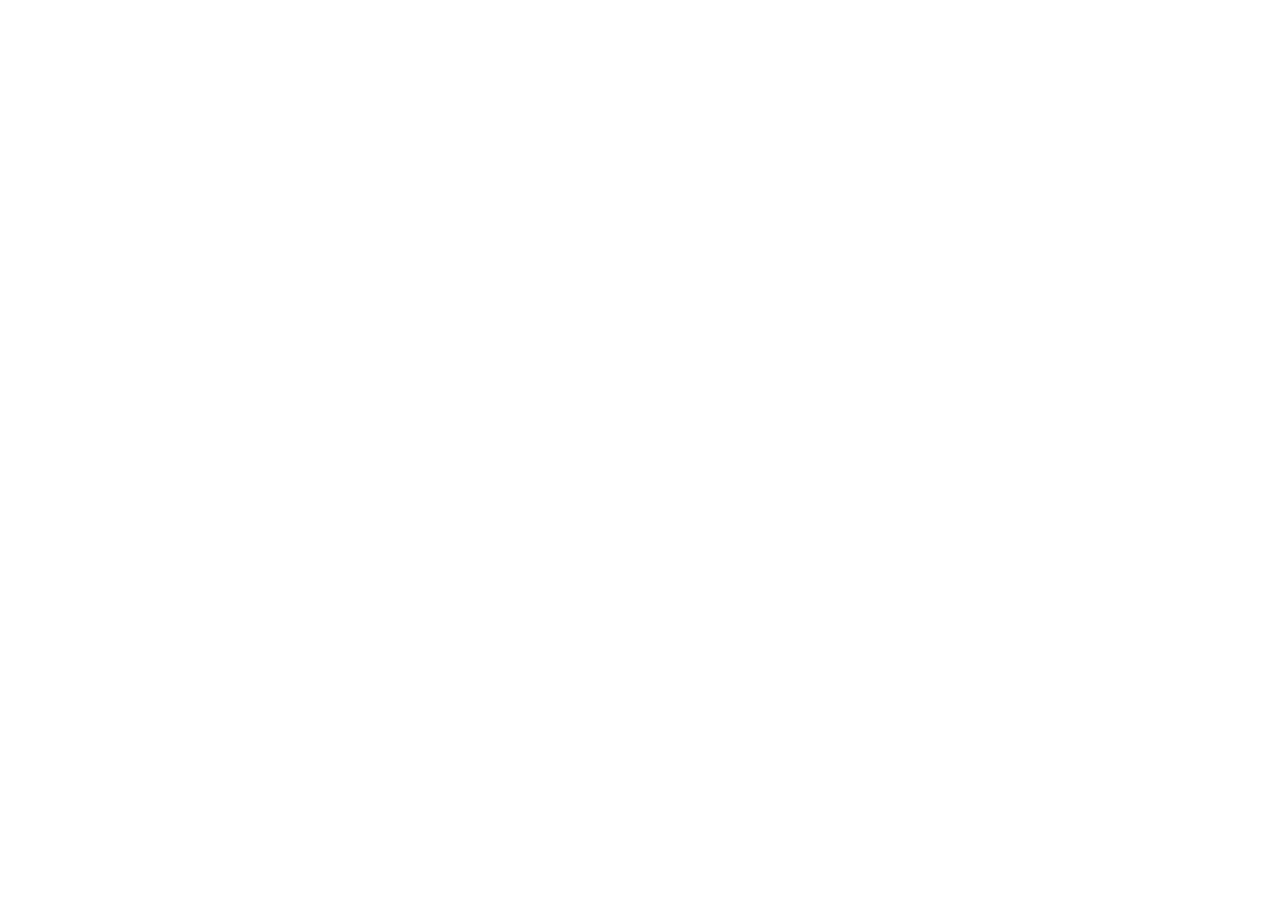
==== index.html @ 399af866 "feat: initialize freelance designer job board project Setup the base React project structure with Vi" ====
<!doctype html>
<html lang="en">
  <head>
    <meta charset="UTF-8" />
    <meta name="viewport" content="width=device-width, initial-scale=1.0" />
    <title>Dakarlaton — Connecting Ambition with Opportunity</title>
    <meta name="description" content="Dakarlaton is where careers take off and great companies find freelance designers and talent to grow." />
    <link rel="preconnect" href="https://fonts.googleapis.com">
    <link rel="preconnect" href="https://fonts.gstatic.com" crossorigin>
    <link href="https://fonts.googleapis.com/css2?family=Plus+Jakarta+Sans:wght@300;400;500;600;700;800&family=Lora:ital,wght@0,500;0,600;0,700;1,400&display=swap" rel="stylesheet">
    <meta property="og:title" content="Dakarlaton — Connecting Ambition with Opportunity" />
    <meta property="og:description" content="Dakarlaton is where careers take off and great companies find freelance designers and talent to grow." />
    <meta property="og:type" content="website" />
    <meta name="twitter:card" content="summary_large_image" />
  </head>
  <body class="bg-[#FAF8F5] text-[#1C1917] antialiased">
    <div id="root"></div>
    <script type="module" src="/src/main.tsx"></script>
  </body>
</html>
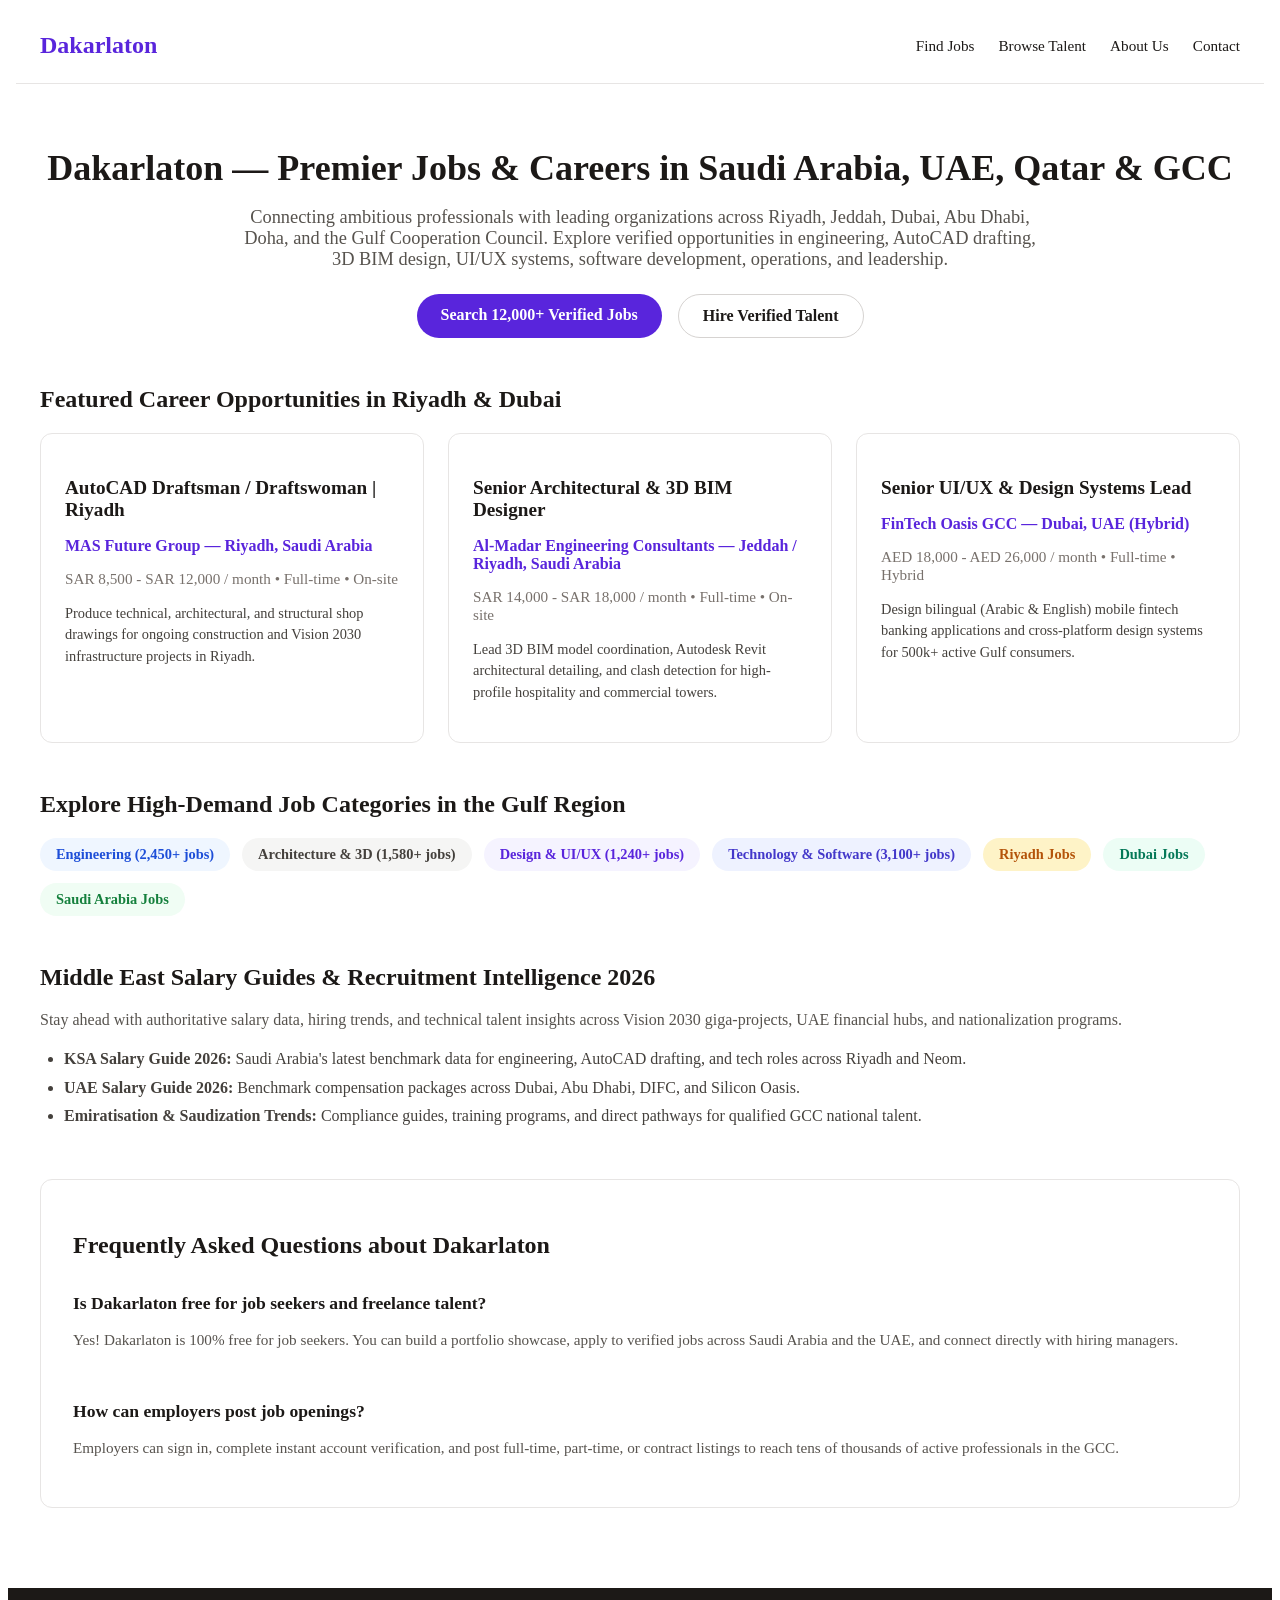
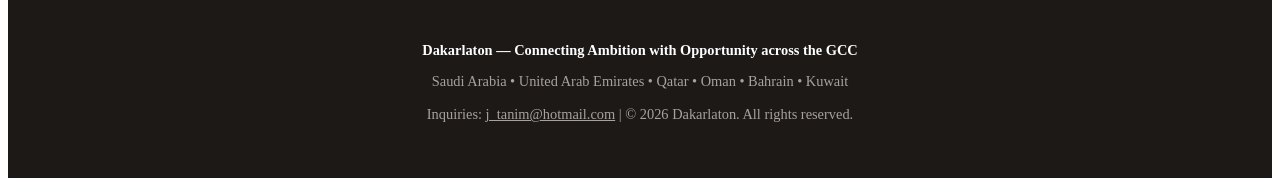
==== commit f1ee7897: "feat(seo): enhance SEO and routing capabilities - Implement SEOHead component for dynamic meta tags " ====
--- a/index.html
+++ b/index.html
@@ -3,19 +3,407 @@
   <head>
     <meta charset="UTF-8" />
     <meta name="viewport" content="width=device-width, initial-scale=1.0" />
-    <title>Dakarlaton — Connecting Ambition with Opportunity</title>
-    <meta name="description" content="Dakarlaton is where careers take off and great companies find freelance designers and talent to grow." />
+    
+    <!-- Fetch compatibility fix -->
+    <script>
+      (function() {
+        try {
+          var originalFetch = window.fetch ? window.fetch.bind(window) : undefined;
+          var currentFetch = originalFetch;
+          Object.defineProperty(window, 'fetch', {
+            get: function() {
+              return currentFetch || (window.fetch ? window.fetch.bind(window) : undefined);
+            },
+            set: function(newFetch) {
+              currentFetch = newFetch;
+            },
+            configurable: true,
+            enumerable: true
+          });
+        } catch (e) {
+          // Ignore if locked
+        }
+      })();
+    </script>
+
+    <!-- Single Page Apps for GitHub Pages SPA Path Restorer -->
+    <script type="text/javascript">
+      (function(l) {
+        if (l.search[1] === '/' ) {
+          var decoded = l.search.slice(1).split('&').map(function(s) { 
+            return s.replace(/~and~/g, '&');
+          }).join('?');
+          window.history.replaceState(null, null,
+            l.pathname.slice(0, -1) + decoded + l.hash
+          );
+        }
+      }(window.location));
+    </script>
+
+    <!-- Primary SEO Meta Tags -->
+    <title>Dakarlaton — Premier Jobs & Careers in Saudi Arabia, UAE, Qatar & GCC</title>
+    <meta name="title" content="Dakarlaton — Premier Jobs & Careers in Saudi Arabia, UAE, Qatar & GCC" />
+    <meta name="description" content="Discover premier career opportunities and verified talent across Saudi Arabia, UAE, Qatar, Oman, Bahrain & Kuwait. Explore jobs in engineering, AutoCAD, BIM, technology, design, and leadership." />
+    <meta name="keywords" content="jobs in saudi arabia, jobs in riyadh, jobs in jeddah, jobs in dubai, jobs in uae, qatar jobs, oman jobs, bahrain jobs, kuwait jobs, gcc jobs portal, autocad draftsman riyadh, bim designer saudi, ui ux designer dubai, career opportunities middle east, dakarlaton jobs, وظائف في السعودية, وظائف الرياض, وظائف دبي, وظائف قطر, وظائف هندسية, وظائف تصميم, منصة توظيف دكارلاتون" />
+    <meta name="author" content="Dakarlaton" />
+    <meta name="application-name" content="Dakarlaton" />
+    <meta name="theme-color" content="#5925DC" />
+    <meta name="apple-mobile-web-app-title" content="Dakarlaton" />
+    <meta name="apple-mobile-web-app-capable" content="yes" />
+    <meta name="apple-mobile-web-app-status-bar-style" content="default" />
+    <meta name="robots" content="index, follow, max-image-preview:large, max-snippet:-1, max-video-preview:-1" />
+    
+    <!-- Canonical and Alternate Languages -->
+    <link rel="canonical" href="https://dakarlaton.com/" />
+    <link rel="alternate" hreflang="en" href="https://dakarlaton.com/" />
+    <link rel="alternate" hreflang="ar" href="https://dakarlaton.com/" />
+    <link rel="alternate" hreflang="x-default" href="https://dakarlaton.com/" />
+
+    <!-- Geo & Regional Meta Tags for GCC Ranking -->
+    <meta name="geo.region" content="SA;AE;QA;OM;BH;KW" />
+    <meta name="geo.placename" content="Riyadh, Dubai, Doha, Muscat, Manama, Kuwait City" />
+    <meta name="geo.position" content="24.7136;46.6753" />
+    <meta name="ICBM" content="24.7136, 46.6753" />
+
+    <!-- Open Graph / Facebook -->
+    <meta property="og:type" content="website" />
+    <meta property="og:url" content="https://dakarlaton.com/" />
+    <meta property="og:title" content="Dakarlaton — Premier Jobs & Careers in Saudi Arabia, UAE & the GCC" />
+    <meta property="og:description" content="Discover premier career opportunities and verified talent across Saudi Arabia, UAE, Qatar, Oman, Bahrain & Kuwait. Connect with leading organizations across engineering, architecture, design, and tech." />
+    <meta property="og:site_name" content="Dakarlaton" />
+    <meta property="og:locale" content="en_US" />
+    <meta property="og:image" content="https://images.unsplash.com/photo-1522202176988-66273c2fd55f?w=1200&auto=format&fit=crop&q=80" />
+    <meta property="og:image:width" content="1200" />
+    <meta property="og:image:height" content="630" />
+    <meta property="og:image:alt" content="Dakarlaton Jobs Platform in Saudi Arabia and UAE" />
+
+    <!-- Twitter / X -->
+    <meta name="twitter:card" content="summary_large_image" />
+    <meta name="twitter:site" content="@dakarlaton" />
+    <meta name="twitter:creator" content="@dakarlaton" />
+    <meta name="twitter:url" content="https://dakarlaton.com/" />
+    <meta name="twitter:title" content="Dakarlaton — Best Jobs in Saudi Arabia, UAE, Qatar, Oman & GCC" />
+    <meta name="twitter:description" content="Explore verified careers and top talent across Saudi Arabia, UAE, Qatar, Oman, and Bahrain on Dakarlaton." />
+    <meta name="twitter:image" content="https://images.unsplash.com/photo-1522202176988-66273c2fd55f?w=1200&auto=format&fit=crop&q=80" />
+
+    <!-- Fonts -->
     <link rel="preconnect" href="https://fonts.googleapis.com">
     <link rel="preconnect" href="https://fonts.gstatic.com" crossorigin>
     <link href="https://fonts.googleapis.com/css2?family=Plus+Jakarta+Sans:wght@300;400;500;600;700;800&family=Lora:ital,wght@0,500;0,600;0,700;1,400&display=swap" rel="stylesheet">
-    <meta property="og:title" content="Dakarlaton — Connecting Ambition with Opportunity" />
-    <meta property="og:description" content="Dakarlaton is where careers take off and great companies find freelance designers and talent to grow." />
-    <meta property="og:type" content="website" />
-    <meta name="twitter:card" content="summary_large_image" />
+
+    <!-- Schema.org Structured Data (JSON-LD) -->
+    <script type="application/ld+json">
+    {
+      "@context": "https://schema.org",
+      "@graph": [
+        {
+          "@type": "WebSite",
+          "@id": "https://dakarlaton.com/#website",
+          "url": "https://dakarlaton.com/",
+          "name": "Dakarlaton",
+          "description": "Connecting Ambition with Opportunity across Saudi Arabia, UAE, Qatar, Oman, Bahrain and the GCC.",
+          "potentialAction": {
+            "@type": "SearchAction",
+            "target": "https://dakarlaton.com/jobs?q={search_term_string}",
+            "query-input": "required name=search_term_string"
+          }
+        },
+        {
+          "@type": "EmploymentAgency",
+          "@id": "https://dakarlaton.com/#organization",
+          "name": "Dakarlaton",
+          "url": "https://dakarlaton.com/",
+          "logo": "https://images.unsplash.com/photo-1522202176988-66273c2fd55f?w=1200&auto=format&fit=crop&q=80",
+          "image": "https://images.unsplash.com/photo-1522202176988-66273c2fd55f?w=1200&auto=format&fit=crop&q=80",
+          "description": "Premier recruitment and talent marketplace connecting exceptional professionals with top organizations across the GCC region.",
+          "contactPoint": {
+            "@type": "ContactPoint",
+            "email": "j_tanim@hotmail.com",
+            "contactType": "customer service",
+            "areaServed": ["SA", "AE", "QA", "OM", "BH", "KW"],
+            "availableLanguage": ["English", "Arabic"]
+          }
+        },
+        {
+          "@type": "JobPosting",
+          "@id": "https://dakarlaton.com/jobs?id=job-autocad-riyadh",
+          "title": "AutoCAD Draftsman / Draftswoman | Riyadh",
+          "description": "MAS Future Group is looking for a skilled AutoCAD Draftsman/Draftswoman based in Riyadh to produce technical, architectural, and structural shop drawings for ongoing construction and infrastructure projects across Saudi Arabia.",
+          "datePosted": "2026-08-20",
+          "validThrough": "2026-12-31T23:59:59Z",
+          "employmentType": "FULL_TIME",
+          "hiringOrganization": {
+            "@type": "Organization",
+            "name": "MAS Future Group",
+            "sameAs": "https://dakarlaton.com",
+            "logo": "https://images.unsplash.com/photo-1541888946425-d0fbb186156a?w=150&auto=format&fit=crop&q=80"
+          },
+          "jobLocation": {
+            "@type": "Place",
+            "address": {
+              "@type": "PostalAddress",
+              "addressLocality": "Riyadh",
+              "addressRegion": "Riyadh Province",
+              "addressCountry": "SA"
+            }
+          },
+          "baseSalary": {
+            "@type": "MonetaryAmount",
+            "currency": "SAR",
+            "value": {
+              "@type": "QuantitativeValue",
+              "minValue": 8500,
+              "maxValue": 12000,
+              "unitText": "MONTH"
+            }
+          }
+        },
+        {
+          "@type": "JobPosting",
+          "@id": "https://dakarlaton.com/jobs?id=job-gcc-architectural-bim",
+          "title": "Senior Architectural & 3D BIM Designer",
+          "description": "Lead 3D BIM model coordination, Revit architectural detailing, and clash detection for high-profile hospitality and commercial towers in Western KSA.",
+          "datePosted": "2026-08-20",
+          "validThrough": "2026-12-31T23:59:59Z",
+          "employmentType": "FULL_TIME",
+          "hiringOrganization": {
+            "@type": "Organization",
+            "name": "Al-Madar Engineering Consultants",
+            "sameAs": "https://dakarlaton.com",
+            "logo": "https://images.unsplash.com/photo-1503387762-592deb58ef4e?w=150&auto=format&fit=crop&q=80"
+          },
+          "jobLocation": {
+            "@type": "Place",
+            "address": {
+              "@type": "PostalAddress",
+              "addressLocality": "Jeddah",
+              "addressRegion": "Makkah Province",
+              "addressCountry": "SA"
+            }
+          },
+          "baseSalary": {
+            "@type": "MonetaryAmount",
+            "currency": "SAR",
+            "value": {
+              "@type": "QuantitativeValue",
+              "minValue": 14000,
+              "maxValue": 18000,
+              "unitText": "MONTH"
+            }
+          }
+        },
+        {
+          "@type": "JobPosting",
+          "@id": "https://dakarlaton.com/jobs?id=job-gcc-uiux-dubai",
+          "title": "Senior UI/UX & Design Systems Lead",
+          "description": "Design bilingual (Arabic & English) mobile fintech banking applications and cross-platform design systems for 500k+ active Gulf consumers.",
+          "datePosted": "2026-08-20",
+          "validThrough": "2026-12-31T23:59:59Z",
+          "employmentType": "FULL_TIME",
+          "hiringOrganization": {
+            "@type": "Organization",
+            "name": "FinTech Oasis GCC",
+            "sameAs": "https://dakarlaton.com",
+            "logo": "https://images.unsplash.com/photo-1551836022-d5d88e9218df?w=150&auto=format&fit=crop&q=80"
+          },
+          "jobLocation": {
+            "@type": "Place",
+            "address": {
+              "@type": "PostalAddress",
+              "addressLocality": "Dubai",
+              "addressRegion": "Dubai",
+              "addressCountry": "AE"
+            }
+          },
+          "baseSalary": {
+            "@type": "MonetaryAmount",
+            "currency": "AED",
+            "value": {
+              "@type": "QuantitativeValue",
+              "minValue": 18000,
+              "maxValue": 26000,
+              "unitText": "MONTH"
+            }
+          }
+        },
+        {
+          "@type": "FAQPage",
+          "@id": "https://dakarlaton.com/#faq",
+          "mainEntity": [
+            {
+              "@type": "Question",
+              "name": "Is Dakarlaton free for job seekers and freelance designers?",
+              "acceptedAnswer": {
+                "@type": "Answer",
+                "text": "Yes! Dakarlaton is 100% free for job seekers and freelance designers. You can build your rich portfolio showcase, display case studies, apply to verified jobs, and receive direct inquiries from employers with zero commission taken from your earnings."
+              }
+            },
+            {
+              "@type": "Question",
+              "name": "How do I post a job as an employer on Dakarlaton?",
+              "acceptedAnswer": {
+                "@type": "Answer",
+                "text": "Click the Post a Job button in the top navigation bar. Once you create a secure employer account and complete email verification, fill in your role details, compensation range, and candidate expectations. Your listing will go live immediately on the job board."
+              }
+            },
+            {
+              "@type": "Question",
+              "name": "How does the email verification and security system work?",
+              "acceptedAnswer": {
+                "@type": "Answer",
+                "text": "To protect our community against spam and fraudulent postings, all new accounts receive an instant email verification code upon signup. Verified accounts receive a verified security badge, priority placement in designer searches, and full access to post jobs and submit direct proposals."
+              }
+            },
+            {
+              "@type": "Question",
+              "name": "How long does it take to hear back after applying to a job in Saudi Arabia or UAE?",
+              "acceptedAnswer": {
+                "@type": "Answer",
+                "text": "Most employers review applications within 2 to 5 business days. When you submit your portfolio through Dakarlaton, the employer receives your rich case study preview and direct contact links immediately."
+              }
+            },
+            {
+              "@type": "Question",
+              "name": "Can I edit or remove my job listing after posting?",
+              "acceptedAnswer": {
+                "@type": "Answer",
+                "text": "Yes, as the job author or an authorized employer, you have full access from your account dashboard to edit the job details, mark the role as filled, or remove the listing at any time."
+              }
+            }
+          ]
+        }
+      ]
+    }
+    </script>
   </head>
   <body class="bg-[#FAF8F5] text-[#1C1917] antialiased">
-    <div id="root"></div>
+    <!-- Prerendered Semantic SEO Content (visible to bots and crawler scrapers prior to React hydration) -->
+    <div id="root">
+      <header style="padding: 1.5rem; border-bottom: 1px solid #E7E5E4; max-width: 1200px; margin: 0 auto; display: flex; justify-content: space-between; align-items: center;">
+        <div style="font-size: 1.5rem; font-weight: 700; color: #5925DC;">Dakarlaton</div>
+        <nav style="display: flex; gap: 1.5rem; font-size: 0.95rem; font-weight: 500;">
+          <a href="/jobs" style="color: #1C1917; text-decoration: none;">Find Jobs</a>
+          <a href="/designers" style="color: #1C1917; text-decoration: none;">Browse Talent</a>
+          <a href="/about" style="color: #1C1917; text-decoration: none;">About Us</a>
+          <a href="/contact" style="color: #1C1917; text-decoration: none;">Contact</a>
+        </nav>
+      </header>
+
+      <main style="max-width: 1200px; margin: 0 auto; padding: 2rem 1.5rem;">
+        <section style="text-align: center; margin-bottom: 3rem;">
+          <h1 style="font-size: 2.25rem; font-weight: 800; color: #1C1917; line-height: 1.25; margin-bottom: 1rem;">
+            Dakarlaton — Premier Jobs & Careers in Saudi Arabia, UAE, Qatar & GCC
+          </h1>
+          <p style="font-size: 1.15rem; color: #57534E; max-width: 800px; margin: 0 auto 1.5rem;">
+            Connecting ambitious professionals with leading organizations across Riyadh, Jeddah, Dubai, Abu Dhabi, Doha, and the Gulf Cooperation Council. Explore verified opportunities in engineering, AutoCAD drafting, 3D BIM design, UI/UX systems, software development, operations, and leadership.
+          </p>
+          <div style="display: flex; justify-content: center; gap: 1rem; flex-wrap: wrap;">
+            <a href="/jobs" style="background: #5925DC; color: #fff; padding: 0.75rem 1.5rem; border-radius: 9999px; text-decoration: none; font-weight: 600;">Search 12,000+ Verified Jobs</a>
+            <a href="/designers" style="background: #fff; color: #1C1917; border: 1px solid #D6D3D1; padding: 0.75rem 1.5rem; border-radius: 9999px; text-decoration: none; font-weight: 600;">Hire Verified Talent</a>
+          </div>
+        </section>
+
+        <section style="margin-bottom: 3rem;">
+          <h2 style="font-size: 1.5rem; font-weight: 700; color: #1C1917; margin-bottom: 1.25rem;">
+            Featured Career Opportunities in Riyadh & Dubai
+          </h2>
+          <div style="display: grid; grid-template-columns: repeat(auto-fit, minmax(320px, 1fr)); gap: 1.5rem;">
+            <article style="background: #fff; border: 1px solid #E7E5E4; border-radius: 0.75rem; padding: 1.5rem;">
+              <h3 style="font-size: 1.2rem; font-weight: 700; margin-bottom: 0.5rem;">
+                <a href="/jobs?id=job-autocad-riyadh" style="color: #1C1917; text-decoration: none;">AutoCAD Draftsman / Draftswoman | Riyadh</a>
+              </h3>
+              <p style="color: #5925DC; font-weight: 600; margin-bottom: 0.5rem;">MAS Future Group — Riyadh, Saudi Arabia</p>
+              <p style="color: #78716C; font-size: 0.95rem; margin-bottom: 0.75rem;">SAR 8,500 - SAR 12,000 / month • Full-time • On-site</p>
+              <p style="color: #44403C; font-size: 0.9rem; line-height: 1.5;">
+                Produce technical, architectural, and structural shop drawings for ongoing construction and Vision 2030 infrastructure projects in Riyadh.
+              </p>
+            </article>
+
+            <article style="background: #fff; border: 1px solid #E7E5E4; border-radius: 0.75rem; padding: 1.5rem;">
+              <h3 style="font-size: 1.2rem; font-weight: 700; margin-bottom: 0.5rem;">
+                <a href="/jobs?id=job-gcc-architectural-bim" style="color: #1C1917; text-decoration: none;">Senior Architectural & 3D BIM Designer</a>
+              </h3>
+              <p style="color: #5925DC; font-weight: 600; margin-bottom: 0.5rem;">Al-Madar Engineering Consultants — Jeddah / Riyadh, Saudi Arabia</p>
+              <p style="color: #78716C; font-size: 0.95rem; margin-bottom: 0.75rem;">SAR 14,000 - SAR 18,000 / month • Full-time • On-site</p>
+              <p style="color: #44403C; font-size: 0.9rem; line-height: 1.5;">
+                Lead 3D BIM model coordination, Autodesk Revit architectural detailing, and clash detection for high-profile hospitality and commercial towers.
+              </p>
+            </article>
+
+            <article style="background: #fff; border: 1px solid #E7E5E4; border-radius: 0.75rem; padding: 1.5rem;">
+              <h3 style="font-size: 1.2rem; font-weight: 700; margin-bottom: 0.5rem;">
+                <a href="/jobs?id=job-gcc-uiux-dubai" style="color: #1C1917; text-decoration: none;">Senior UI/UX & Design Systems Lead</a>
+              </h3>
+              <p style="color: #5925DC; font-weight: 600; margin-bottom: 0.5rem;">FinTech Oasis GCC — Dubai, UAE (Hybrid)</p>
+              <p style="color: #78716C; font-size: 0.95rem; margin-bottom: 0.75rem;">AED 18,000 - AED 26,000 / month • Full-time • Hybrid</p>
+              <p style="color: #44403C; font-size: 0.9rem; line-height: 1.5;">
+                Design bilingual (Arabic & English) mobile fintech banking applications and cross-platform design systems for 500k+ active Gulf consumers.
+              </p>
+            </article>
+          </div>
+        </section>
+
+        <section style="margin-bottom: 3rem;">
+          <h2 style="font-size: 1.5rem; font-weight: 700; color: #1C1917; margin-bottom: 1.25rem;">
+            Explore High-Demand Job Categories in the Gulf Region
+          </h2>
+          <div style="display: flex; flex-wrap: wrap; gap: 0.75rem;">
+            <a href="/jobs?category=Engineering" style="background: #EFF6FF; color: #1D4ED8; padding: 0.5rem 1rem; border-radius: 9999px; text-decoration: none; font-size: 0.9rem; font-weight: 600;">Engineering (2,450+ jobs)</a>
+            <a href="/jobs?category=Architecture" style="background: #F5F5F4; color: #44403C; padding: 0.5rem 1rem; border-radius: 9999px; text-decoration: none; font-size: 0.9rem; font-weight: 600;">Architecture & 3D (1,580+ jobs)</a>
+            <a href="/jobs?category=Design" style="background: #F5F3FF; color: #5925DC; padding: 0.5rem 1rem; border-radius: 9999px; text-decoration: none; font-size: 0.9rem; font-weight: 600;">Design & UI/UX (1,240+ jobs)</a>
+            <a href="/jobs?category=Technology" style="background: #EEF2FF; color: #4338CA; padding: 0.5rem 1rem; border-radius: 9999px; text-decoration: none; font-size: 0.9rem; font-weight: 600;">Technology & Software (3,100+ jobs)</a>
+            <a href="/jobs?location=Riyadh" style="background: #FEF3C7; color: #B45309; padding: 0.5rem 1rem; border-radius: 9999px; text-decoration: none; font-size: 0.9rem; font-weight: 600;">Riyadh Jobs</a>
+            <a href="/jobs?location=Dubai" style="background: #ECFDF5; color: #047857; padding: 0.5rem 1rem; border-radius: 9999px; text-decoration: none; font-size: 0.9rem; font-weight: 600;">Dubai Jobs</a>
+            <a href="/jobs?location=Saudi%20Arabia" style="background: #F0FDF4; color: #15803D; padding: 0.5rem 1rem; border-radius: 9999px; text-decoration: none; font-size: 0.9rem; font-weight: 600;">Saudi Arabia Jobs</a>
+          </div>
+        </section>
+
+        <section style="margin-bottom: 3rem;">
+          <h2 style="font-size: 1.5rem; font-weight: 700; color: #1C1917; margin-bottom: 1.25rem;">
+            Middle East Salary Guides & Recruitment Intelligence 2026
+          </h2>
+          <p style="color: #57534E; font-size: 1rem; margin-bottom: 1rem;">
+            Stay ahead with authoritative salary data, hiring trends, and technical talent insights across Vision 2030 giga-projects, UAE financial hubs, and nationalization programs.
+          </p>
+          <ul style="padding-left: 1.5rem; color: #44403C; line-height: 1.8;">
+            <li><strong>KSA Salary Guide 2026:</strong> Saudi Arabia's latest benchmark data for engineering, AutoCAD drafting, and tech roles across Riyadh and Neom.</li>
+            <li><strong>UAE Salary Guide 2026:</strong> Benchmark compensation packages across Dubai, Abu Dhabi, DIFC, and Silicon Oasis.</li>
+            <li><strong>Emiratisation & Saudization Trends:</strong> Compliance guides, training programs, and direct pathways for qualified GCC national talent.</li>
+          </ul>
+        </section>
+
+        <section style="background: #fff; border: 1px solid #E7E5E4; border-radius: 0.75rem; padding: 2rem; margin-bottom: 3rem;">
+          <h2 style="font-size: 1.5rem; font-weight: 700; color: #1C1917; margin-bottom: 1rem;">
+            Frequently Asked Questions about Dakarlaton
+          </h2>
+          <div style="display: flex; flex-direction: column; gap: 1rem;">
+            <div>
+              <h3 style="font-size: 1.1rem; font-weight: 600; color: #1C1917; margin-bottom: 0.25rem;">Is Dakarlaton free for job seekers and freelance talent?</h3>
+              <p style="color: #57534E; font-size: 0.95rem; line-height: 1.5;">Yes! Dakarlaton is 100% free for job seekers. You can build a portfolio showcase, apply to verified jobs across Saudi Arabia and the UAE, and connect directly with hiring managers.</p>
+            </div>
+            <div>
+              <h3 style="font-size: 1.1rem; font-weight: 600; color: #1C1917; margin-bottom: 0.25rem;">How can employers post job openings?</h3>
+              <p style="color: #57534E; font-size: 0.95rem; line-height: 1.5;">Employers can sign in, complete instant account verification, and post full-time, part-time, or contract listings to reach tens of thousands of active professionals in the GCC.</p>
+            </div>
+          </div>
+        </section>
+      </main>
+
+      <footer style="background: #1C1917; color: #A8A29E; padding: 2.5rem 1.5rem; text-align: center; font-size: 0.9rem;">
+        <p style="margin-bottom: 0.5rem; color: #fff; font-weight: 600;">Dakarlaton — Connecting Ambition with Opportunity across the GCC</p>
+        <p style="margin-bottom: 1rem;">Saudi Arabia • United Arab Emirates • Qatar • Oman • Bahrain • Kuwait</p>
+        <p>Inquiries: <a href="mailto:j_tanim@hotmail.com" style="color: #A8A29E;">j_tanim@hotmail.com</a> | © 2026 Dakarlaton. All rights reserved.</p>
+      </footer>
+    </div>
+
+    <!-- Noscript fallback for search engine bots with disabled JS -->
+    <noscript>
+      <div style="padding: 2rem; max-width: 900px; margin: 0 auto; font-family: sans-serif; line-height: 1.6;">
+        <h1>Dakarlaton — Job Marketplace for Saudi Arabia, UAE & the GCC</h1>
+        <p>Explore career opportunities in Riyadh, Dubai, Jeddah, and Doha across engineering, design, architecture, technology, and operations. Visit <a href="https://dakarlaton.com/jobs">https://dakarlaton.com/jobs</a> for active listings.</p>
+      </div>
+    </noscript>
+
     <script type="module" src="/src/main.tsx"></script>
   </body>
 </html>
-
